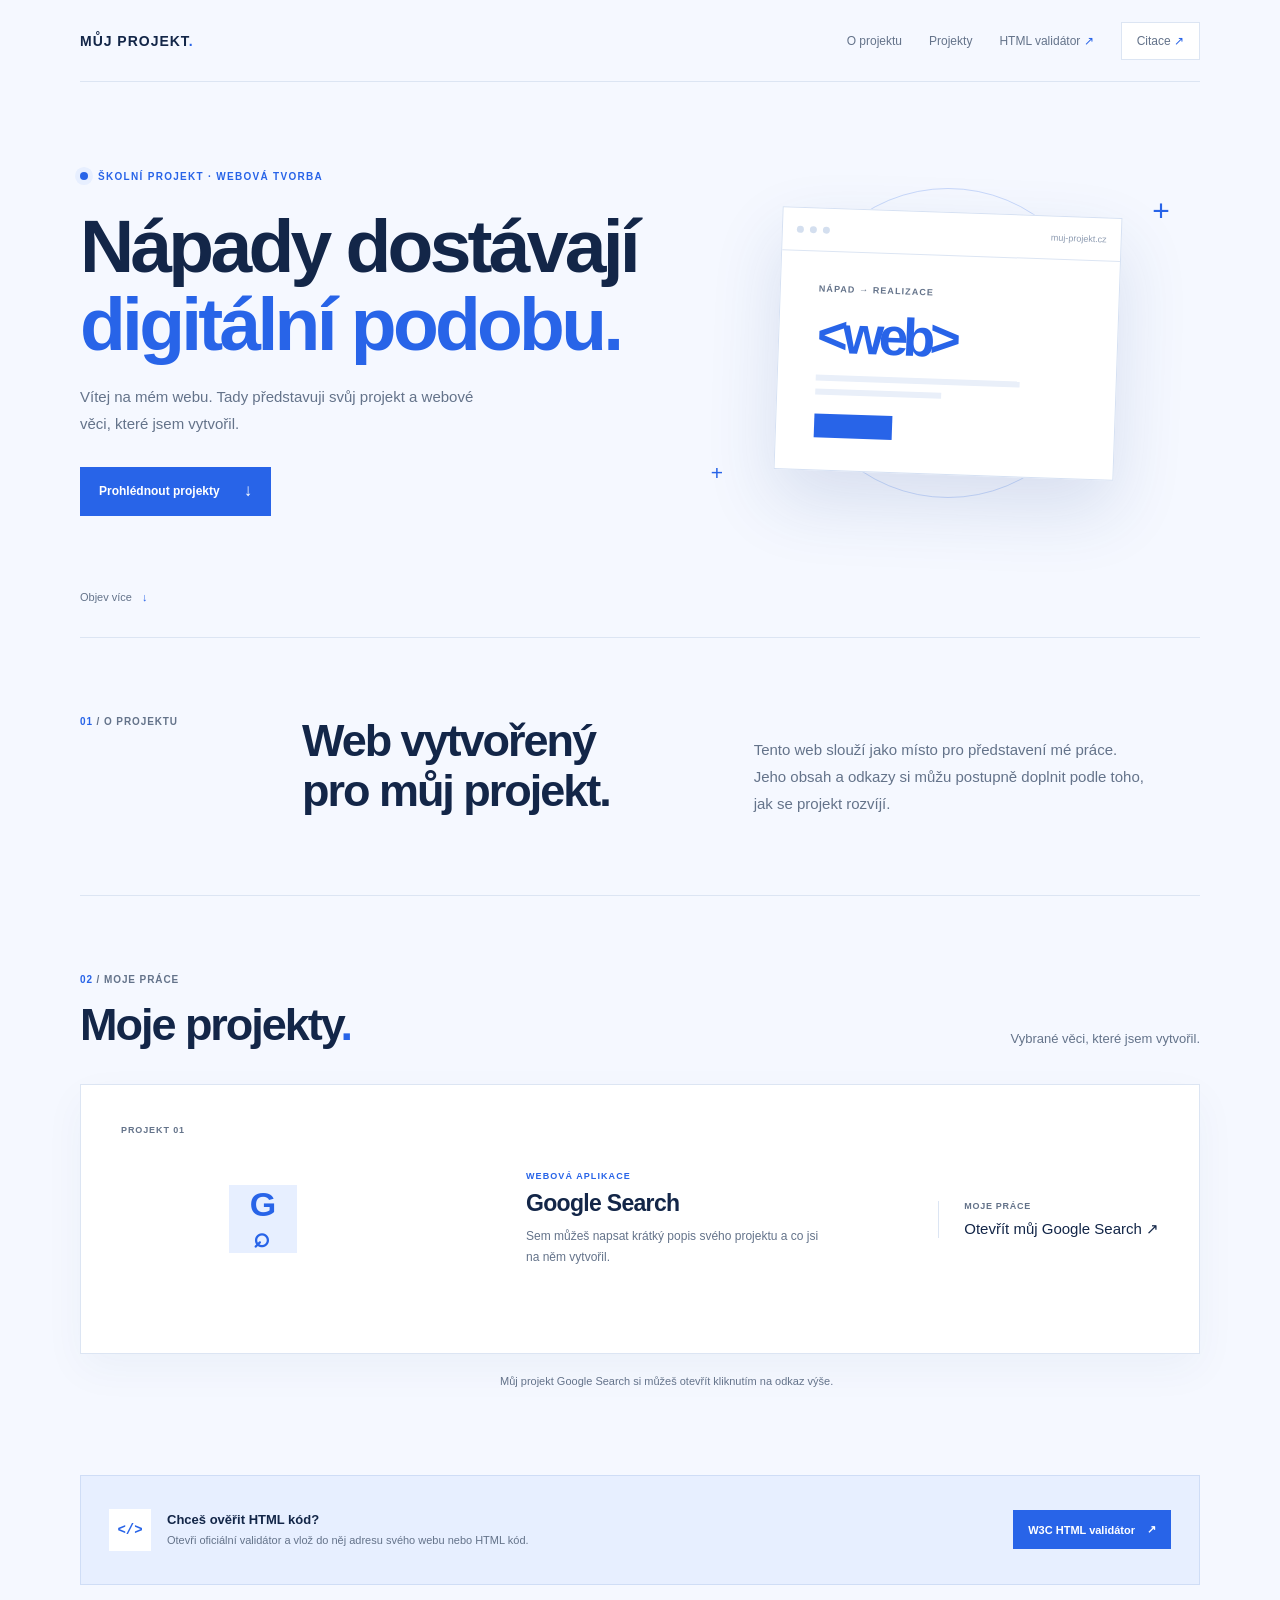
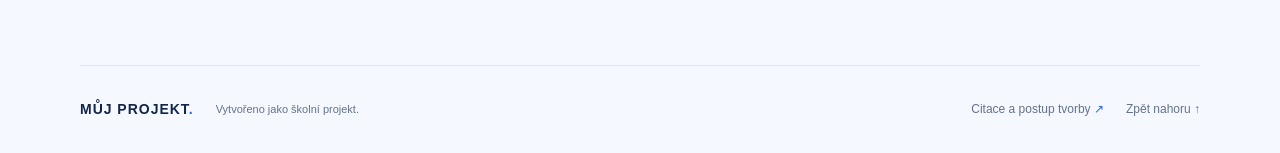
==== index.html @ 81288dd5 "COMMIT GOGLE SEARCH" ====
<!doctype html>
<html lang="cs">
<head>
  <meta charset="utf-8">
  <meta name="viewport" content="width=device-width, initial-scale=1">
  <meta name="theme-color" content="#f5f8ff">
  <meta name="description" content="Školní projekt a ukázka vlastních webových projektů.">
  <title>Můj projekt — digitální tvorba</title>
  <link rel="stylesheet" href="style.css">
</head>
<body>
  <header class="site-header">
    <a class="wordmark" href="#uvod" aria-label="Můj projekt – úvod">MŮJ PROJEKT<span>.</span></a>
    <nav class="main-nav" aria-label="Hlavní navigace">
      <a href="#o-projektu">O projektu</a>
      <a href="#projekty">Projekty</a>
      <a href="https://validator.w3.org/nu/" target="_blank" rel="noopener noreferrer">HTML validátor <span aria-hidden="true">↗</span></a>
      <a class="nav-citation" href="citace.html">Citace <span aria-hidden="true">↗</span></a>
    </nav>
  </header>

  <main>
    <section class="hero section-wrap" id="uvod" aria-labelledby="hero-title">
      <div class="hero-copy">
        <p class="eyebrow"><span class="status-dot" aria-hidden="true"></span> ŠKOLNÍ PROJEKT · WEBOVÁ TVORBA</p>
        <h1 id="hero-title">Nápady dostávají<br><span>digitální podobu.</span></h1>
        <p class="hero-intro">Vítej na mém webu. Tady představuji svůj projekt a webové věci, které jsem vytvořil.</p>
        <a class="button" href="#projekty">Prohlédnout projekty <span aria-hidden="true">↓</span></a>
      </div>
      <div class="hero-art" aria-hidden="true">
        <div class="art-orbit orbit-large"></div>
        <div class="art-orbit orbit-small"></div>
        <div class="art-window">
          <div class="window-bar"><i></i><i></i><i></i><span>muj-projekt.cz</span></div>
          <div class="window-content">
            <span class="window-kicker">NÁPAD → REALIZACE</span>
            <strong>&lt;web&gt;</strong>
            <span class="window-line"></span>
            <span class="window-line short"></span>
            <span class="window-button"></span>
          </div>
        </div>
        <span class="art-plus plus-one">+</span>
        <span class="art-plus plus-two">+</span>
      </div>
      <a class="scroll-cue" href="#o-projektu">Objev více <span aria-hidden="true">↓</span></a>
    </section>

    <section class="content-section section-wrap" id="o-projektu" aria-labelledby="about-title">
      <div class="section-label"><span>01</span> / O PROJEKTU</div>
      <div class="section-content about-content">
        <h2 id="about-title">Web vytvořený<br>pro můj projekt.</h2>
        <p>Tento web slouží jako místo pro představení mé práce. Jeho obsah a odkazy si můžu postupně doplnit podle toho, jak se projekt rozvíjí.</p>
      </div>
    </section>

    <section class="projects-section section-wrap" id="projekty" aria-labelledby="projects-title">
      <div class="projects-heading">
        <div>
          <div class="section-label"><span>02</span> / MOJE PRÁCE</div>
          <h2 id="projects-title">Moje projekty<span>.</span></h2>
        </div>
        <p>Vybrané věci, které jsem vytvořil.</p>
      </div>
      <article class="project-card" aria-labelledby="google-project-title">
        <div class="project-number">PROJEKT 01</div>
        <div class="project-symbol" aria-hidden="true">G<span>⌕</span></div>
        <div class="project-details">
          <p class="project-category">WEBOVÁ APLIKACE</p>
          <h3 id="google-project-title">Google Search</h3>
          <p>Sem můžeš napsat krátký popis svého projektu a co jsi na něm vytvořil.</p>
        </div>
        <div class="project-link-slot">
          <span>MOJE PRÁCE</span>
          <a href="https://fandamrkvan.github.io/googlesearch/" target="_blank" rel="noopener noreferrer">Otevřít můj Google Search ↗</a>
        </div>
      </article>
      <p class="project-instructions">Můj projekt Google Search si můžeš otevřít kliknutím na odkaz výše.</p>
    </section>

    <section class="validator-strip section-wrap" aria-label="Validace HTML">
      <div>
        <span class="validator-icon" aria-hidden="true">&lt;/&gt;</span>
        <div>
          <strong>Chceš ověřit HTML kód?</strong>
          <p>Otevři oficiální validátor a vlož do něj adresu svého webu nebo HTML kód.</p>
        </div>
      </div>
      <a class="validator-link" href="https://validator.w3.org/nu/" target="_blank" rel="noopener noreferrer">W3C HTML validátor <span aria-hidden="true">↗</span></a>
    </section>
  </main>

  <footer class="site-footer section-wrap">
    <a class="wordmark" href="#uvod">MŮJ PROJEKT<span>.</span></a>
    <p>Vytvořeno jako školní projekt.</p>
    <a class="footer-citation" href="citace.html">Citace a postup tvorby <span aria-hidden="true">↗</span></a>
    <a class="back-top" href="#uvod">Zpět nahoru ↑</a>
  </footer>
</body>
</html>
---- style.css ----
:root {
  color-scheme: light;
  --ink: #132648;
  --blue: #2864e8;
  --blue-dark: #174ab9;
  --blue-soft: #e7efff;
  --muted: #64738a;
  --paper: #f5f8ff;
  --white: #fff;
  --line: #dce5f3;
  --display: "Segoe UI", Arial, sans-serif;
  --body: "Segoe UI", Arial, sans-serif;
}

* { box-sizing: border-box; }

html { scroll-behavior: smooth; scroll-padding-top: 90px; }

body {
  min-width: 320px;
  margin: 0;
  background: var(--paper);
  color: var(--ink);
  font-family: var(--body);
  font-size: 15px;
  -webkit-font-smoothing: antialiased;
}

a { color: inherit; text-decoration: none; }

.section-wrap, .site-header {
  width: min(1120px, calc(100% - 80px));
  margin-inline: auto;
}

.site-header {
  min-height: 82px;
  display: flex;
  align-items: center;
  justify-content: space-between;
  gap: 28px;
  border-bottom: 1px solid var(--line);
}

.wordmark { font: 800 14px/1 var(--display); letter-spacing: .07em; white-space: nowrap; }
.wordmark span, .projects-heading h2 span { color: var(--blue); }

.main-nav { display: flex; align-items: center; gap: 27px; }
.main-nav a, .back-top, .footer-citation { color: var(--muted); font-size: 12px; transition: color 180ms ease; }
.main-nav a:hover, .back-top:hover, .footer-citation:hover { color: var(--blue); }
.main-nav a span { color: var(--blue); }
.nav-citation { padding: 11px 15px; border: 1px solid var(--line); background: var(--white); }

.hero {
  min-height: 555px;
  position: relative;
  display: grid;
  grid-template-columns: 1fr .9fr;
  align-items: center;
  gap: 55px;
  padding-block: 75px 108px;
}

.hero-copy { position: relative; z-index: 1; }
.eyebrow { display: flex; align-items: center; gap: 10px; color: var(--blue); font-size: 10px; font-weight: 700; letter-spacing: .13em; }
.status-dot { width: 8px; height: 8px; border-radius: 50%; background: var(--blue); box-shadow: 0 0 0 5px var(--blue-soft); }
h1, h2, h3, p { margin-top: 0; }
h1, h2, h3 { font-family: var(--display); }

.hero h1 {
  margin-block: 25px 20px;
  font-size: clamp(45px, 6.4vw, 75px);
  line-height: 1.04;
  letter-spacing: -.05em;
}

.hero h1 span { color: var(--blue); }
.hero-intro { max-width: 425px; margin-bottom: 30px; color: var(--muted); font-size: 15px; line-height: 1.8; }

.button {
  display: inline-flex;
  min-height: 49px;
  align-items: center;
  gap: 24px;
  padding-inline: 19px;
  background: var(--blue);
  color: var(--white);
  font-size: 12px;
  font-weight: 700;
  transition: background 180ms ease, transform 180ms ease;
}

.button:hover { background: var(--blue-dark); transform: translateY(-2px); }
.button span { font-size: 17px; }

.hero-art {
  min-height: 340px;
  position: relative;
  display: grid;
  place-items: center;
}

.art-orbit { position: absolute; border: 1px solid #c8d8fa; border-radius: 50%; }
.orbit-large { width: 310px; aspect-ratio: 1; }
.orbit-small { width: 245px; aspect-ratio: 1; border-color: #d9e4f8; }

.art-window {
  width: min(100%, 340px);
  position: relative;
  z-index: 1;
  overflow: hidden;
  border: 1px solid #d6e1f3;
  background: var(--white);
  box-shadow: 0 30px 70px rgba(34, 73, 143, .14);
  transform: rotate(2deg);
}

.window-bar { height: 43px; display: flex; align-items: center; gap: 6px; padding-inline: 14px; border-bottom: 1px solid var(--line); }
.window-bar i { width: 7px; height: 7px; border-radius: 50%; background: #d4dfef; }
.window-bar span { margin-left: auto; color: #8c9ab0; font-size: 9px; }
.window-content { min-height: 214px; display: flex; flex-direction: column; align-items: flex-start; justify-content: center; padding: 32px 38px; }
.window-kicker { color: var(--muted); font-size: 9px; font-weight: 700; letter-spacing: .12em; }
.window-content strong { margin-block: 14px; color: var(--blue); font: 700 53px/1 var(--display); letter-spacing: -.1em; }
.window-line { width: 78%; height: 6px; background: #e9eff9; }
.window-line.short { width: 48%; margin-top: 8px; }
.window-button { width: 78px; height: 24px; margin-top: 19px; background: var(--blue); }
.art-plus { position: absolute; color: var(--blue); font: 30px/1 var(--display); }
.plus-one { top: 23px; right: 6%; }
.plus-two { bottom: 30px; left: 3%; font-size: 21px; }

.scroll-cue { position: absolute; bottom: 34px; left: 0; display: flex; align-items: center; gap: 10px; color: var(--muted); font-size: 11px; }
.scroll-cue span { color: var(--blue); }

.content-section { display: grid; grid-template-columns: 180px minmax(0, 1fr); gap: 42px; padding-block: 78px; border-top: 1px solid var(--line); scroll-margin-top: 25px; }
.section-label { color: var(--muted); font-size: 10px; font-weight: 700; letter-spacing: .09em; }
.section-label span { color: var(--blue); }
.section-content h2, .projects-heading h2 { margin: 0; font-size: clamp(32px, 4vw, 45px); letter-spacing: -.045em; line-height: 1.12; }
.about-content { display: grid; grid-template-columns: .9fr 1fr; align-items: end; gap: 50px; }
.about-content > p { max-width: 400px; margin: 0; color: var(--muted); line-height: 1.8; }

.projects-section { padding-block: 78px 84px; border-top: 1px solid var(--line); scroll-margin-top: 25px; }
.projects-heading { display: flex; align-items: end; justify-content: space-between; gap: 25px; margin-bottom: 34px; }
.projects-heading h2 { margin-top: 15px; }
.projects-heading > p { margin: 0 0 4px; color: var(--muted); font-size: 13px; }

.project-card {
  min-height: 270px;
  display: grid;
  grid-template-columns: 80px minmax(180px, .7fr) 1fr auto;
  align-items: center;
  gap: 28px;
  padding: 40px;
  border: 1px solid var(--line);
  background: var(--white);
  box-shadow: 0 15px 40px rgba(33, 65, 117, .045);
}

.project-number { align-self: start; color: var(--muted); font-size: 9px; font-weight: 700; letter-spacing: .1em; white-space: nowrap; }
.project-symbol { width: 68px; height: 68px; display: grid; place-items: center; background: var(--blue-soft); color: var(--blue); font: 700 34px/1 var(--display); }
.project-symbol span { margin-left: -3px; font-size: 28px; }
.project-details { max-width: 300px; }
.project-category { margin-bottom: 9px; color: var(--blue); font-size: 9px; font-weight: 700; letter-spacing: .12em; }
.project-details h3 { margin-bottom: 9px; font-size: 23px; letter-spacing: -.03em; }
.project-details > p:last-child { margin: 0; color: var(--muted); font-size: 12px; line-height: 1.7; }

.project-link-slot { display: grid; gap: 9px; padding-left: 25px; border-left: 1px solid var(--line); }
.project-link-slot span { color: var(--muted); font-size: 9px; font-weight: 700; letter-spacing: .08em; }
.project-link-slot code, .project-instructions code { color: var(--blue-dark); font: 11px/1.6 Consolas, "Courier New", monospace; }
.project-instructions { max-width: 700px; margin: 18px 0 0 auto; color: var(--muted); font-size: 11px; line-height: 1.7; }

.validator-strip { min-height: 110px; display: flex; align-items: center; justify-content: space-between; gap: 25px; margin-bottom: 80px; padding: 23px 28px; border: 1px solid #cfddf6; background: var(--blue-soft); }
.validator-strip > div { display: flex; align-items: center; gap: 16px; }
.validator-icon { width: 42px; height: 42px; display: grid; flex: 0 0 auto; place-items: center; background: var(--white); color: var(--blue); font: 700 14px/1 Consolas, monospace; }
.validator-strip strong { font-size: 13px; }
.validator-strip p { margin: 5px 0 0; color: var(--muted); font-size: 11px; line-height: 1.6; }
.validator-link { display: inline-flex; flex: 0 0 auto; align-items: center; gap: 12px; padding: 13px 15px; background: var(--blue); color: var(--white); font-size: 11px; font-weight: 700; }
.validator-link:hover { background: var(--blue-dark); }

.site-footer { min-height: 88px; display: flex; align-items: center; justify-content: space-between; gap: 22px; border-top: 1px solid var(--line); }
.site-footer p { margin: 0 auto 0 0; color: var(--muted); font-size: 11px; }
.footer-citation span { color: var(--blue); }

.citation-hero { padding-block: 82px 63px; }
.citation-hero h1 { margin-block: 22px 18px; font-size: clamp(43px, 6vw, 66px); line-height: 1.04; letter-spacing: -.05em; }
.citation-hero h1 span { color: var(--blue); }
.citation-hero > p:last-child { max-width: 600px; margin: 0; color: var(--muted); line-height: 1.8; }
.citation-content { padding-bottom: 75px; }
.citation-block { display: grid; grid-template-columns: 180px minmax(0, 1fr); gap: 42px; padding-block: 34px; border-top: 1px solid var(--line); }
.citation-number { color: var(--blue); font-size: 11px; font-weight: 700; letter-spacing: .1em; }
.citation-block h2 { margin: 0 0 16px; font-size: 25px; letter-spacing: -.03em; }
.citation-block p, .citation-block li { color: var(--muted); font-size: 13px; line-height: 1.8; }
.citation-block p:last-child { margin-bottom: 0; }
.citation-block ul { display: grid; gap: 10px; margin: 0; padding-left: 20px; }
.citation-block strong { color: var(--ink); }
.citation-block a { color: var(--blue-dark); text-decoration: underline; text-underline-offset: 3px; }

a:focus-visible { outline: 3px solid #86aaff; outline-offset: 3px; }

@media (max-width: 850px) {
  .section-wrap, .site-header { width: min(100% - 48px, 680px); }
  .site-header { min-height: 76px; }
  .main-nav { gap: 16px; }
  .main-nav a { font-size: 11px; }
  .hero { min-height: 490px; gap: 25px; }
  .hero-art { min-height: 290px; }
  .orbit-large { width: 250px; }
  .orbit-small { width: 200px; }
  .project-card { grid-template-columns: 60px minmax(150px, .8fr) 1fr; gap: 20px; padding: 30px; }
  .project-link-slot { grid-column: 2 / -1; margin-left: 80px; padding: 13px 0 0; border-top: 1px solid var(--line); border-left: 0; }
}

@media (max-width: 600px) {
  .section-wrap, .site-header { width: calc(100% - 40px); }
  .site-header { align-items: flex-start; flex-direction: column; justify-content: center; gap: 17px; padding-block: 17px; }
  .main-nav { width: 100%; flex-wrap: wrap; justify-content: space-between; gap: 11px; }
  .main-nav a { font-size: 10px; }
  .nav-citation { padding: 8px; }
  .hero { min-height: 0; grid-template-columns: 1fr; gap: 32px; padding-block: 59px 90px; }
  .hero h1 { font-size: clamp(43px, 12vw, 62px); }
  .hero-art { min-height: 260px; }
  .art-window { width: min(85%, 330px); }
  .window-content { min-height: 180px; }
  .scroll-cue { bottom: 30px; }
  .content-section { grid-template-columns: 1fr; gap: 20px; padding-block: 54px; }
  .about-content { grid-template-columns: 1fr; gap: 18px; }
  .citation-hero { padding-block: 60px 42px; }
  .citation-block { grid-template-columns: 1fr; gap: 13px; padding-block: 26px; }
  .projects-section { padding-block: 55px 58px; }
  .projects-heading { align-items: flex-start; flex-direction: column; gap: 12px; }
  .project-card { grid-template-columns: 48px 1fr; gap: 17px; padding: 23px; }
  .project-number { grid-column: 1 / -1; }
  .project-symbol { width: 48px; height: 48px; font-size: 27px; }
  .project-details h3 { font-size: 20px; }
  .project-link-slot { grid-column: 1 / -1; margin: 0; }
  .project-instructions { margin-left: 0; }
  .validator-strip { align-items: flex-start; flex-direction: column; margin-bottom: 55px; padding: 20px; }
  .validator-link { align-self: stretch; justify-content: center; }
  .site-footer { flex-wrap: wrap; justify-content: space-between; padding-block: 22px; }
  .site-footer p { width: 100%; order: 2; }
  .footer-citation { order: 3; }
  .back-top { order: 4; }
}

@media (prefers-reduced-motion: reduce) {
  *, *::before, *::after { scroll-behavior: auto !important; transition-duration: .01ms !important; }
}
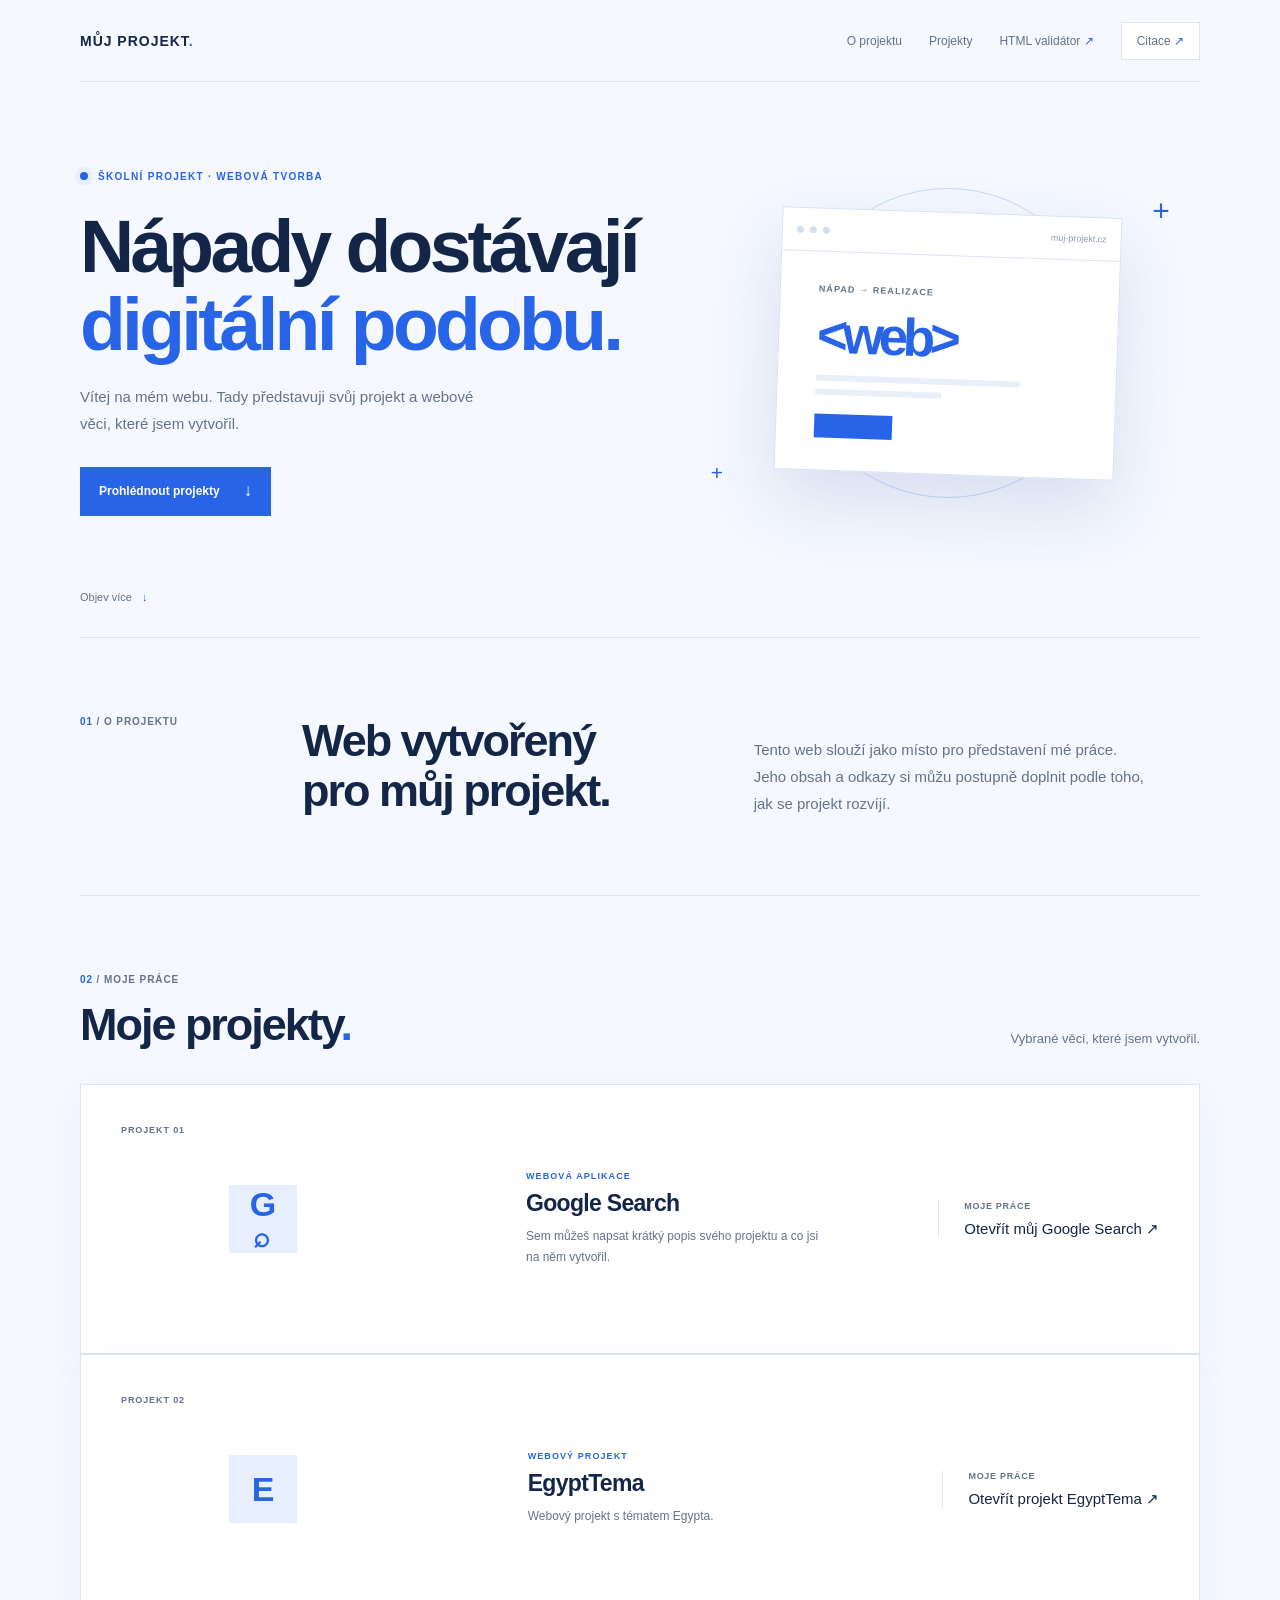
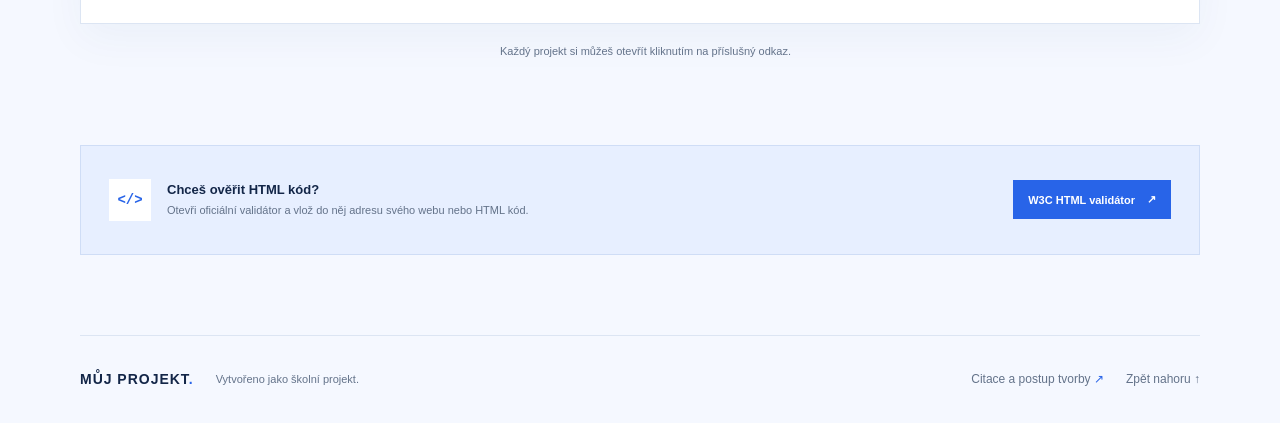
==== commit b2e9b2ce: "commitaddegyptinportfolio" ====
--- a/index.html
+++ b/index.html
@@ -75,7 +75,20 @@
           <a href="https://fandamrkvan.github.io/googlesearch/" target="_blank" rel="noopener noreferrer">Otevřít můj Google Search ↗</a>
         </div>
       </article>
-      <p class="project-instructions">Můj projekt Google Search si můžeš otevřít kliknutím na odkaz výše.</p>
+      <article class="project-card" aria-labelledby="egypt-project-title">
+        <div class="project-number">PROJEKT 02</div>
+        <div class="project-symbol" aria-hidden="true">E</div>
+        <div class="project-details">
+          <p class="project-category">WEBOVÝ PROJEKT</p>
+          <h3 id="egypt-project-title">EgyptTema</h3>
+          <p>Webový projekt s tématem Egypta.</p>
+        </div>
+        <div class="project-link-slot">
+          <span>MOJE PRÁCE</span>
+          <a href="https://fandamrkvan.github.io/EgyptTema/" target="_blank" rel="noopener noreferrer">Otevřít projekt EgyptTema ↗</a>
+        </div>
+      </article>
+      <p class="project-instructions">Každý projekt si můžeš otevřít kliknutím na příslušný odkaz.</p>
     </section>
 
     <section class="validator-strip section-wrap" aria-label="Validace HTML">
